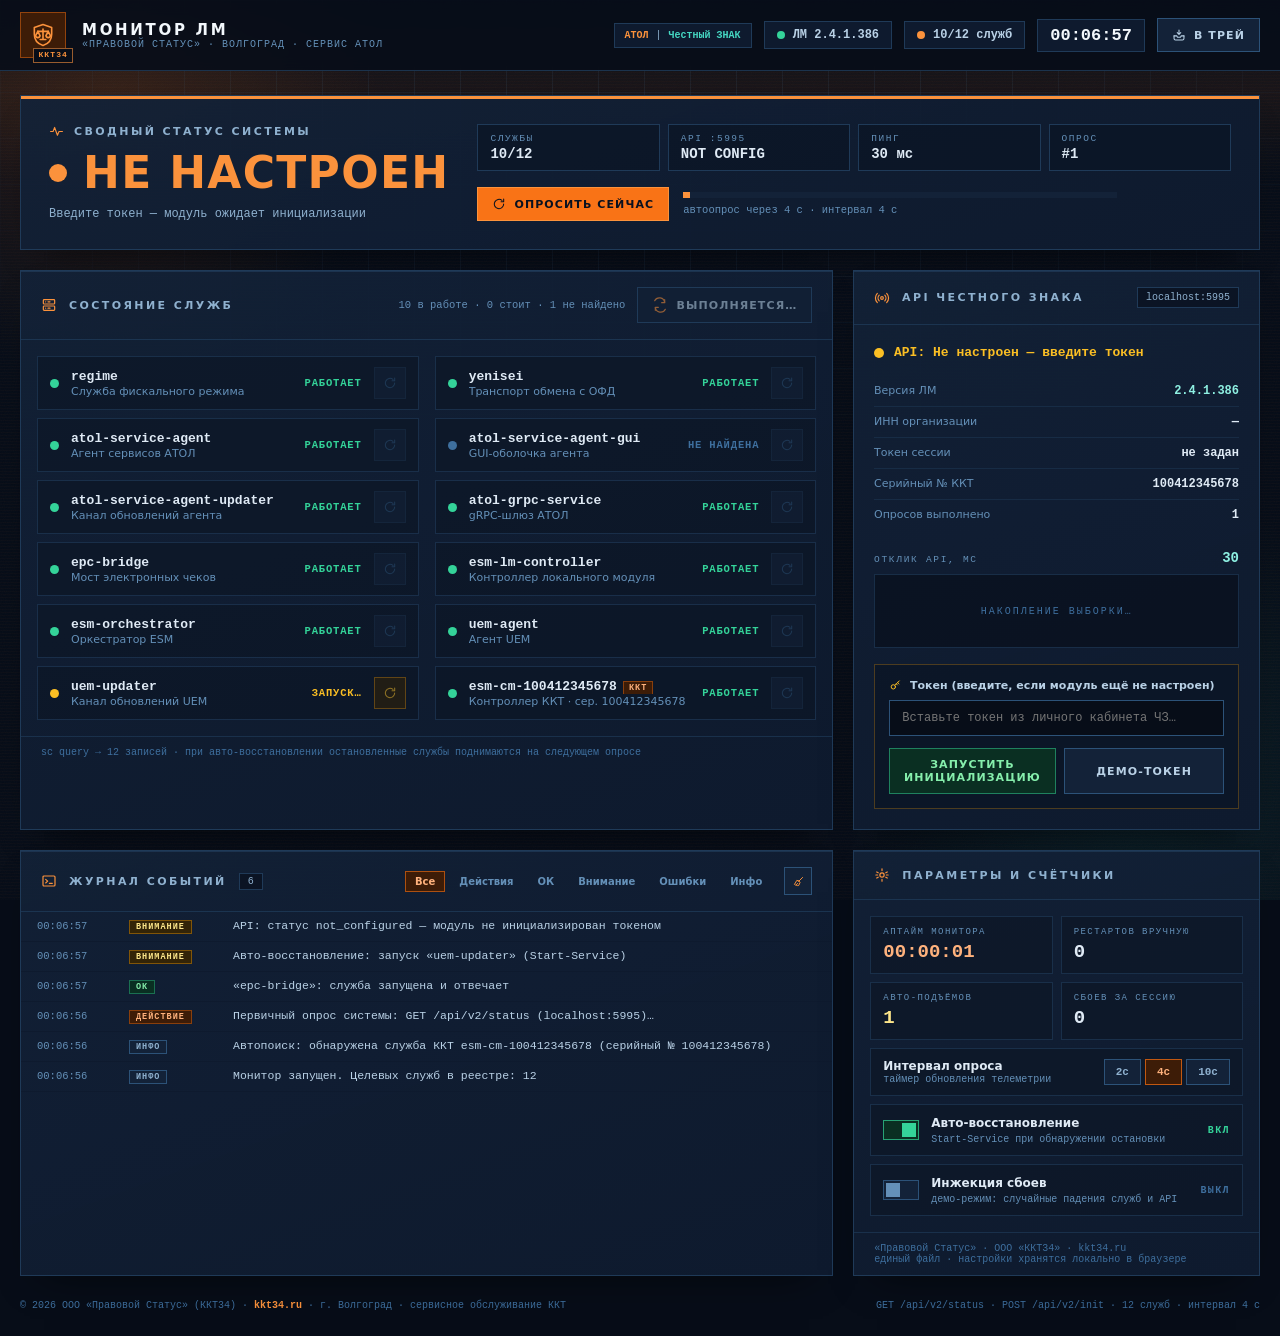
==== public/monitor-kkt34.html @ c207bce1 "task snapshot 0a66ea92-2665-4124-9a32-d5d6a5a84b4e" ====
<!doctype html>
<html lang="ru">
<head>
<meta charset="utf-8">
<meta name="viewport" content="width=device-width, initial-scale=1">
<title>Монитор ЛМ · Правовой Статус (ООО «ККТ34»)</title>
<link rel="icon" href="data:image/svg+xml,%3Csvg xmlns='http://www.w3.org/2000/svg' viewBox='0 0 24 24' fill='none' stroke='%23f97316' stroke-width='1.7' stroke-linecap='round' stroke-linejoin='round'%3E%3Cpath d='M12 2.3 20 5.1v6.2c0 5.2-3.3 8.9-8 10.4-4.7-1.5-8-5.2-8-10.4V5.1L12 2.3Z'/%3E%3Cpath d='M12 6.6v9.6M9.4 16.2h5.2M7.2 8.6h9.6'/%3E%3C/svg%3E">
<style>
  :root{
    --ink-950:#070d18;--ink-900:#0b1424;--ink-850:#0e1a2e;--ink-800:#132238;--ink-750:#172a44;
    --ink-700:#1f3a58;--ink-600:#2c5278;--ink-500:#3e6f9e;--ink-400:#6490b8;--ink-300:#8fb1cf;
    --ink-200:#b9d1e6;--ink-100:#dfeaf5;--ink-50:#f3f8fc;
    --brand-300:#ffb27d;--brand-400:#fb923c;--brand-500:#f97316;--brand-600:#ea580c;--brand-900:#3d1c07;
    --chz-300:#8ef0e2;--chz-400:#45d8c3;--chz-500:#1fb9a8;--chz-900:#07302d;
    --ok:#34d399;--ok-d:#0a2f22;--warn:#fbbf24;--warn-d:#332407;--err:#f87171;--err-d:#331012;
    --font-d:'Bahnschrift','Arial Narrow','Segoe UI',system-ui,sans-serif;
    --font-b:'Segoe UI','Golos Text',system-ui,sans-serif;
    --font-m:'Cascadia Mono','Consolas','Menlo',monospace;
  }
  *{box-sizing:border-box;margin:0;padding:0}
  html,body{height:100%}
  body{background:var(--ink-950);color:var(--ink-100);font-family:var(--font-b);-webkit-font-smoothing:antialiased}
  ::selection{background:rgba(249,115,22,.4);color:var(--ink-50)}
  ::-webkit-scrollbar{width:10px;height:10px}::-webkit-scrollbar-track{background:transparent}
  ::-webkit-scrollbar-thumb{background:var(--ink-700);border-radius:8px;border:2px solid var(--ink-900)}
  button{font-family:inherit;cursor:pointer}
  button:disabled{cursor:not-allowed;opacity:.55}

  /* фоновые слои */
  #bg{position:fixed;inset:0;overflow:hidden;pointer-events:none;z-index:0}
  .glow{position:absolute;border-radius:50%}
  .g1{width:580px;height:580px;top:-180px;left:-180px;background:radial-gradient(circle,rgba(249,115,22,.13),transparent 66%);animation:drift 16s ease-in-out infinite alternate}
  .g2{width:640px;height:640px;right:-180px;bottom:-210px;background:radial-gradient(circle,rgba(31,185,168,.10),transparent 66%);animation:drift 16s ease-in-out -8s infinite alternate}
  @keyframes drift{from{transform:translate(-2%,-1%) scale(1)}to{transform:translate(2%,2%) scale(1.06)}}
  .gridlines{position:absolute;inset:0;background-image:linear-gradient(rgba(62,111,158,.12) 1px,transparent 1px),linear-gradient(90deg,rgba(62,111,158,.12) 1px,transparent 1px);background-size:46px 46px;-webkit-mask-image:radial-gradient(ellipse 90% 70% at 50% 0%,#000 30%,transparent 78%);mask-image:radial-gradient(ellipse 90% 70% at 50% 0%,#000 30%,transparent 78%)}
  .scanlines{position:absolute;inset:0;background:repeating-linear-gradient(to bottom,rgba(249,115,22,.045) 0 1px,transparent 1px 3px);opacity:.5}
  .scanband{position:absolute;left:0;right:0;height:180px;background:linear-gradient(to bottom,transparent,rgba(249,115,22,.07),transparent);animation:band 11s linear infinite}
  @keyframes band{0%{top:-14%}100%{top:114%}}
  .noise{position:absolute;inset:0;opacity:.05;background-image:url("data:image/svg+xml,%3Csvg xmlns='http://www.w3.org/2000/svg' width='140' height='140'%3E%3Cfilter id='n'%3E%3CfeTurbulence type='fractalNoise' baseFrequency='0.9' numOctaves='2'/%3E%3C/filter%3E%3Crect width='100%25' height='100%25' filter='url(%23n)' opacity='0.5'/%3E%3C/svg%3E")}

  #app{position:relative;z-index:1}

  /* шапка */
  header{position:sticky;top:0;z-index:40;border-bottom:1px solid rgba(31,58,88,.85);background:rgba(7,13,24,.88);backdrop-filter:blur(8px)}
  .hwrap{max-width:1480px;margin:0 auto;padding:12px 20px;display:flex;align-items:center;gap:16px;flex-wrap:wrap}
  .logo{position:relative;width:46px;height:46px;display:grid;place-items:center;border:1px solid rgba(249,115,22,.45);background:var(--brand-900);color:var(--brand-400)}
  .logo svg{width:26px;height:26px}
  .logo b{position:absolute;right:-8px;bottom:-6px;border:1px solid rgba(251,146,60,.6);background:var(--ink-950);padding:0 4px;font:700 8px/1.6 var(--font-m);letter-spacing:.14em;color:var(--brand-400)}
  .hname .t1{font-family:var(--font-d);font-weight:700;letter-spacing:.18em;font-size:15px;color:var(--ink-50)}
  .hname .t2{font:500 10px var(--font-m);letter-spacing:.1em;text-transform:uppercase;color:var(--ink-400)}
  .hright{margin-left:auto;display:flex;align-items:center;gap:12px;flex-wrap:wrap}
  .hbadge{display:flex;gap:7px;align-items:center;border:1px solid var(--ink-700);background:var(--ink-850);padding:6px 10px;font:500 10px var(--font-m);color:var(--ink-300)}
  .hbadge .a{color:var(--brand-400);font-weight:700}.hbadge .c{color:var(--chz-400);font-weight:700}
  .hstat{display:flex;gap:8px;align-items:center;border:1px solid var(--ink-700);background:var(--ink-850);padding:6px 12px;font:600 12px var(--font-m);color:var(--ink-200)}
  #clock{border:1px solid var(--ink-700);background:var(--ink-850);padding:6px 12px;font:700 17px var(--font-m);color:var(--ink-50);font-variant-numeric:tabular-nums}
  .btn{display:inline-flex;align-items:center;gap:8px;border:1px solid var(--ink-600);background:var(--ink-800);color:var(--ink-200);padding:9px 14px;font:600 11px var(--font-d);letter-spacing:.1em;text-transform:uppercase;transition:all .18s}
  .btn:hover:not(:disabled){border-color:rgba(249,115,22,.65);color:var(--brand-300);background:var(--ink-750)}
  .btn:active:not(:disabled){transform:scale(.96)}
  .btn svg{width:14px;height:14px}
  .btn-orange{border-color:var(--brand-400);background:var(--brand-500);color:#081120;font-weight:700}
  .btn-orange:hover:not(:disabled){background:var(--brand-400);color:#081120}

  main{max-width:1480px;margin:0 auto;padding:24px 20px;display:flex;flex-direction:column;gap:20px}

  .panel{position:relative;background:linear-gradient(160deg,rgba(19,34,56,.92),var(--ink-850));border:1px solid var(--ink-700);box-shadow:inset 0 1px 0 rgba(62,111,158,.25),0 18px 40px -24px rgba(0,0,0,.75);animation:rise .6s cubic-bezier(.22,1,.36,1) both}
  @keyframes rise{from{opacity:0;transform:translateY(16px)}to{opacity:1;transform:none}}
  .phead{display:flex;align-items:center;gap:12px;flex-wrap:wrap;border-bottom:1px solid rgba(31,58,88,.8);padding:16px 20px}
  .phead svg{width:16px;height:16px;color:var(--brand-400)}
  .ptitle{font-family:var(--font-d);font-size:11px;font-weight:600;letter-spacing:.22em;text-transform:uppercase;color:var(--ink-300)}

  .led{display:inline-block;width:10px;height:10px;border-radius:50%;flex:none;animation:pulse 2.2s ease-in-out infinite}
  @keyframes pulse{0%{box-shadow:0 0 0 0 currentColor}70%{box-shadow:0 0 0 7px transparent}100%{box-shadow:0 0 0 0 transparent}}
  .led.ok{background:var(--ok);color:rgba(52,211,153,.45)}
  .led.warn{background:var(--warn);color:rgba(251,191,36,.45)}
  .led.err{background:var(--err);color:rgba(248,113,113,.5);animation:blink .9s steps(2,start) infinite,pulse 2.2s ease-in-out infinite}
  .led.info{background:var(--brand-400);color:rgba(251,146,60,.45)}
  .led.dim{background:var(--ink-500);color:transparent;animation:none}
  @keyframes blink{50%{opacity:.25}}

  /* вердикт */
  #verdict{overflow:hidden}
  #verdict .topline{position:absolute;inset:0 0 auto 0;height:3px;background:var(--ok)}
  .vwrap{display:flex;gap:28px;padding:28px;flex-wrap:wrap;align-items:flex-end;justify-content:space-between}
  #verdictLabel{font-family:var(--font-d);font-weight:700;font-size:clamp(26px,4vw,44px);line-height:1;letter-spacing:.03em}
  #verdictDetail{margin-top:12px;font:500 12px var(--font-m);color:var(--ink-300)}
  .chips{display:grid;grid-template-columns:repeat(4,minmax(104px,1fr));gap:8px}
  .chip{border:1px solid var(--ink-700);background:rgba(11,20,36,.7);padding:8px 12px}
  .chip .l{font:500 9.5px var(--font-m);letter-spacing:.16em;text-transform:uppercase;color:var(--ink-400)}
  .chip .v{font:700 14px var(--font-m);color:var(--ink-100);font-variant-numeric:tabular-nums;margin-top:2px}
  .pollrow{display:flex;align-items:center;gap:14px;margin-top:16px;max-width:640px}
  .pbar{flex:1;min-width:140px}
  .pbar .track{height:6px;background:var(--ink-800);overflow:hidden;position:relative}
  .pbar .fill{position:absolute;inset:0 auto 0 0;width:0;background:var(--brand-400);transition:width 1s linear}
  .pbar .hint{margin-top:6px;font:500 10.5px var(--font-m);color:var(--ink-400)}

  /* сетки */
  .g-main{display:grid;grid-template-columns:1fr;gap:20px}
  @media(min-width:1180px){.g-main{grid-template-columns:2fr 1fr}}
  .g-main>.wide{grid-column:span 1}
  @media(min-width:1180px){.g-main>.wide{grid-column:span 1}}

  /* службы */
  #svcGrid{display:grid;grid-template-columns:1fr;gap:8px;padding:16px}
  @media(min-width:900px){#svcGrid{grid-template-columns:1fr 1fr;column-gap:16px}}
  .svc{display:flex;align-items:center;gap:12px;border:1px solid rgba(31,58,88,.7);background:rgba(11,20,36,.55);padding:10px 12px;transition:all .18s;animation:rowin .45s cubic-bezier(.22,1,.36,1) both}
  .svc:hover{transform:translateX(4px);border-color:var(--ink-600);background:var(--ink-850)}
  @keyframes rowin{from{opacity:0;transform:translateX(-10px)}to{opacity:1;transform:none}}
  .svc .id{font:700 13px var(--font-m);color:var(--ink-100);white-space:nowrap;overflow:hidden;text-overflow:ellipsis}
  .svc .desc{font-size:11px;color:var(--ink-400);white-space:nowrap;overflow:hidden;text-overflow:ellipsis;margin-top:1px}
  .svc .mid{flex:1;min-width:0}
  .svc .st{font:700 10.5px var(--font-m);letter-spacing:.08em;white-space:nowrap}
  .kkt{border:1px solid rgba(249,115,22,.4);background:var(--brand-900);color:var(--brand-300);font:700 8.5px var(--font-m);letter-spacing:.12em;padding:1px 5px;margin-left:6px;text-transform:uppercase}
  .rbtn{width:32px;height:32px;flex:none;display:grid;place-items:center;border:1px solid var(--ink-600);background:var(--ink-800);color:var(--ink-300);transition:all .15s}
  .rbtn:hover:not(:disabled){border-color:rgba(249,115,22,.65);background:var(--brand-900);color:var(--brand-300)}
  .rbtn:active:not(:disabled){transform:scale(.88)}
  .rbtn:disabled{border-color:rgba(31,58,88,.6);color:var(--ink-600)}
  .rbtn.busy{border-color:rgba(245,158,11,.6);background:var(--warn-d);color:var(--warn)}
  .rbtn svg{width:14px;height:14px}
  .spin{animation:spin 1.1s linear infinite}
  @keyframes spin{to{transform:rotate(360deg)}}
  .pfoot{border-top:1px solid rgba(31,58,88,.7);padding:10px 20px;font:500 10px var(--font-m);color:var(--ink-500)}

  /* api */
  .apibody{padding:20px;display:flex;flex-direction:column;flex:1}
  .arow{display:flex;justify-content:space-between;align-items:baseline;gap:16px;border-bottom:1px solid rgba(31,58,88,.5);padding:8px 0}
  .arow:last-child{border:0}
  .arow .l{font-size:11px;color:var(--ink-400)}
  .arow .v{font:700 12px var(--font-m);color:var(--ink-100);font-variant-numeric:tabular-nums;text-align:right}
  .arow .v.acc{color:var(--chz-300)}
  .sparkbox{border:1px solid rgba(31,58,88,.7);background:rgba(7,13,24,.6);padding:8px;margin-top:8px}
  .sparkbox svg{display:block;width:100%;height:56px}
  .tokform{margin-top:16px;border:1px solid rgba(245,158,11,.28);background:rgba(11,20,36,.7);padding:14px}
  .tokform label{display:flex;gap:8px;align-items:center;font:600 11px var(--font-b);color:var(--ink-200);margin-bottom:8px}
  .tokform label svg{width:13px;height:13px;color:var(--warn)}
  .tokform input{width:100%;border:1px solid var(--ink-600);background:var(--ink-950);color:var(--ink-100);padding:10px 12px;font:500 12px var(--font-m)}
  .tokform input:focus{outline:2px solid rgba(249,115,22,.6);outline-offset:1px}
  .tokform .err{margin-top:8px;font:600 10.5px var(--font-m);color:var(--err)}
  .tokbtns{display:flex;gap:8px;margin-top:12px}
  .tokbtns .btn{flex:1;justify-content:center}
  .cfgcard{margin-top:16px;display:flex;align-items:center;gap:12px;border:1px solid rgba(52,211,153,.28);background:rgba(11,20,36,.7);padding:12px 14px;animation:rowin .4s both}
  .cfgcard .t{font:700 11px var(--font-m);color:var(--ok)}
  .cfgcard .s{font:500 10px var(--font-m);color:var(--ink-400);margin-top:2px}
  .cfgcard .btn{margin-left:auto;padding:6px 10px;font-size:10px;border-color:rgba(239,68,68,.4);color:var(--err-300,#fca5a5)}
  .cfgcard .btn:hover{border-color:var(--err);background:var(--err-d);color:#fca5a5}

  /* журнал */
  #logList{max-height:300px;overflow-y:auto}
  .lrow{display:grid;grid-template-columns:80px 92px 1fr;gap:12px;align-items:baseline;border-bottom:1px solid rgba(14,26,46,.8);padding:7px 16px;transition:background .15s}
  .lrow:hover{background:rgba(14,26,46,.7)}
  .lrow .ts{font:500 10.5px var(--font-m);color:var(--ink-400);font-variant-numeric:tabular-nums}
  .lrow .tag{justify-self:start;border:1px solid;padding:1px 6px;font:700 8.5px var(--font-m);letter-spacing:.12em;text-align:center}
  .lrow .msg{font:500 11.5px var(--font-m);color:var(--ink-200);white-space:nowrap;overflow:hidden;text-overflow:ellipsis}
  .tag.action{border-color:rgba(249,115,22,.4);background:var(--brand-900);color:var(--brand-300)}
  .tag.ok{border-color:rgba(52,211,153,.4);background:var(--ok-d);color:#86efac}
  .tag.warn{border-color:rgba(245,158,11,.4);background:var(--warn-d);color:#fde68a}
  .tag.error{border-color:rgba(239,68,68,.4);background:var(--err-d);color:#fca5a5}
  .tag.info{border-color:var(--ink-600);background:var(--ink-800);color:var(--ink-300)}
  .fbtn{border:1px solid transparent;background:transparent;color:var(--ink-400);padding:4px 9px;font:600 10px var(--font-b);transition:all .15s}
  .fbtn:hover{border-color:var(--ink-600);color:var(--ink-200)}
  .fbtn.on{border-color:rgba(249,115,22,.6);background:var(--brand-900);color:var(--brand-300)}
  .ibtn{width:28px;height:28px;display:grid;place-items:center;border:1px solid var(--ink-600);background:var(--ink-800);color:var(--ink-300);transition:all .15s}
  .ibtn:hover{border-color:rgba(239,68,68,.5);color:#fca5a5}
  .ibtn svg{width:13px;height:13px}

  /* параметры */
  .opsbody{padding:16px;display:flex;flex-direction:column;gap:8px;flex:1}
  .statgrid{display:grid;grid-template-columns:1fr 1fr;gap:8px}
  .stat{border:1px solid rgba(31,58,88,.7);background:rgba(11,20,36,.55);padding:10px 12px}
  .stat .l{font:500 9px var(--font-m);letter-spacing:.16em;text-transform:uppercase;color:var(--ink-400)}
  .stat .v{margin-top:4px;font:700 19px var(--font-m);color:var(--ink-100);font-variant-numeric:tabular-nums}
  .orow{display:flex;align-items:center;gap:12px;border:1px solid rgba(31,58,88,.7);background:rgba(11,20,36,.55);padding:10px 12px;text-align:left;width:100%;transition:background .15s}
  button.orow:hover{background:var(--ink-850)}
  .orow .t{font:600 12px var(--font-b);color:var(--ink-100)}
  .orow .h{font:500 10px var(--font-m);color:var(--ink-400);margin-top:1px}
  .orow .stx{margin-left:auto;font:700 10px var(--font-m);letter-spacing:.14em}
  .sw{position:relative;width:36px;height:20px;flex:none;border:1px solid var(--ink-600);background:var(--ink-800);transition:all .2s}
  .sw i{position:absolute;top:2px;left:2px;width:14px;height:14px;background:var(--ink-400);transition:all .2s}
  .sw.on{border-color:rgba(52,211,153,.7);background:var(--ok-d)}
  .sw.on i{left:18px;background:var(--ok)}
  .sw.on.danger{border-color:rgba(245,158,11,.7);background:var(--warn-d)}
  .sw.on.danger i{background:var(--warn)}
  .ivrow{display:flex;align-items:center;gap:12px;border:1px solid rgba(31,58,88,.7);background:rgba(11,20,36,.55);padding:10px 12px}
  .ivbtn{border:1px solid var(--ink-600);background:var(--ink-800);color:var(--ink-300);padding:6px 11px;font:700 11px var(--font-m);transition:all .15s}
  .ivbtn:hover{border-color:var(--ink-500);color:var(--ink-100)}
  .ivbtn.on{border-color:rgba(249,115,22,.7);background:var(--brand-900);color:var(--brand-300)}

  /* трей и тосты */
  #tray{position:fixed;right:20px;bottom:20px;z-index:60;display:none;align-items:center;gap:14px;border:1px solid var(--ink-600);background:rgba(14,26,46,.96);padding:12px 20px 12px 16px;box-shadow:0 20px 50px -16px rgba(0,0,0,.85);cursor:pointer;animation:toastin .35s cubic-bezier(.22,1,.36,1) both}
  #tray:hover{border-color:rgba(249,115,22,.6);background:var(--ink-800)}
  #tray .t1{font-family:var(--font-d);font-size:11px;font-weight:600;letter-spacing:.16em;color:var(--ink-50)}
  #tray .t2{font:500 10px var(--font-m);color:var(--ink-300);margin-top:2px;font-variant-numeric:tabular-nums}
  #tray svg{width:16px;height:16px;color:var(--brand-400)}
  #toasts{position:fixed;left:20px;bottom:20px;z-index:70;display:flex;flex-direction:column;gap:8px;width:min(360px,calc(100vw - 40px))}
  .toast{display:flex;gap:10px;align-items:flex-start;border:1px solid;background:rgba(14,26,46,.96);padding:12px 14px;cursor:pointer;animation:toastin .35s cubic-bezier(.22,1,.36,1) both;box-shadow:0 16px 40px -16px rgba(0,0,0,.8)}
  @keyframes toastin{from{opacity:0;transform:translateY(14px) scale(.96)}to{opacity:1;transform:none}}
  .toast svg{width:15px;height:15px;flex:none;margin-top:1px}
  .toast .m{font:500 11.5px var(--font-m);color:var(--ink-100);line-height:1.45}
  .toast.ok{border-color:rgba(52,211,153,.5)}.toast.ok svg{color:var(--ok)}
  .toast.warn{border-color:rgba(245,158,11,.5)}.toast.warn svg{color:var(--warn)}
  .toast.err{border-color:rgba(239,68,68,.5)}.toast.err svg{color:var(--err)}
  .toast.info{border-color:rgba(249,115,22,.5)}.toast.info svg{color:var(--brand-400)}

  footer{max-width:1480px;margin:0 auto;padding:0 20px 24px;display:flex;justify-content:space-between;gap:8px;flex-wrap:wrap;font:500 10px var(--font-m);color:var(--ink-500)}
  footer b{color:var(--brand-400);font-weight:600}
</style>
</head>
<body>

<div id="bg">
  <div class="glow g1"></div><div class="glow g2"></div>
  <div class="gridlines"></div><div class="scanband"></div><div class="scanlines"></div><div class="noise"></div>
</div>

<div id="app">
  <header>
    <div class="hwrap">
      <div class="logo">
        <svg viewBox="0 0 24 24" fill="none" stroke="currentColor" stroke-width="1.5" stroke-linecap="round" stroke-linejoin="round"><path d="M12 2.3 20 5.1v6.2c0 5.2-3.3 8.9-8 10.4-4.7-1.5-8-5.2-8-10.4V5.1L12 2.3Z"/><path d="M12 6.6v9.6M9.4 16.2h5.2M7.2 8.6h9.6"/><path d="m7.2 8.6-1.9 3.7M7.2 8.6l1.9 3.7M5.1 12.3a2.1 2.1 0 0 0 4.2 0"/><path d="m16.8 8.6-1.9 3.7M16.8 8.6l1.9 3.7M14.7 12.3a2.1 2.1 0 0 0 4.2 0"/></svg>
        <b>ККТ34</b>
      </div>
      <div class="hname">
        <div class="t1">МОНИТОР ЛМ</div>
        <div class="t2">«Правовой Статус» · Волгоград · сервис АТОЛ</div>
      </div>
      <div class="hright">
        <div class="hbadge"><span class="a">АТОЛ</span> | <span class="c">Честный ЗНАК</span></div>
        <div class="hstat"><span class="led ok" id="apiLed" style="width:8px;height:8px"></span><span id="apiChip">ЛМ —</span></div>
        <div class="hstat"><span class="led info" style="width:8px;height:8px"></span><span id="svcChip">—</span></div>
        <div id="clock">--:--:--</div>
        <button class="btn" id="trayBtn" title="Свернуть в трей">
          <svg viewBox="0 0 24 24" fill="none" stroke="currentColor" stroke-width="1.8" stroke-linecap="round" stroke-linejoin="round"><path d="M3.5 13.5v4.5A2.5 2.5 0 0 0 6 20.5h12a2.5 2.5 0 0 0 2.5-2.5v-4.5"/><path d="M3.5 13.5h4.6l1.4 2.3h5l1.4-2.3h4.6"/><path d="M12 3.5v7M9 8l3 3 3-3"/></svg>
          В трей
        </button>
      </div>
    </div>
  </header>

  <main>
    <section class="panel" id="verdict" style="animation-delay:.05s">
      <div class="topline" id="verdictTop"></div>
      <div class="vwrap">
        <div style="min-width:0">
          <div style="display:flex;align-items:center;gap:10px;margin-bottom:12px">
            <svg width="15" height="15" viewBox="0 0 24 24" fill="none" stroke="currentColor" stroke-width="1.8" stroke-linecap="round" stroke-linejoin="round" id="verdictIcon" style="color:var(--ok)"><path d="M2.5 12h4l2.5-6.5L13.5 18l2.5-6h5.5"/></svg>
            <span class="ptitle">Сводный статус системы</span>
          </div>
          <div style="display:flex;align-items:center;gap:16px">
            <span class="led ok" id="verdictLed" style="width:18px;height:18px"></span>
            <h1 id="verdictLabel" style="color:var(--ok)">ОПРОС…</h1>
          </div>
          <p id="verdictDetail">установление связи с локальным модулем…</p>
        </div>
        <div style="flex:1;min-width:300px">
          <div class="chips">
            <div class="chip"><div class="l">Службы</div><div class="v" id="chipSvcs">—</div></div>
            <div class="chip"><div class="l">API :5995</div><div class="v" id="chipApi">—</div></div>
            <div class="chip"><div class="l">Пинг</div><div class="v" id="chipPing">—</div></div>
            <div class="chip"><div class="l">Опрос</div><div class="v" id="chipPolls">—</div></div>
          </div>
          <div class="pollrow">
            <button class="btn btn-orange" id="pollBtn">
              <svg viewBox="0 0 24 24" fill="none" stroke="currentColor" stroke-width="1.8" stroke-linecap="round" stroke-linejoin="round"><path d="M20 12a8 8 0 1 1-2.9-6.2"/><path d="M20 3.5V8h-4.5"/></svg>
              Опросить сейчас
            </button>
            <div class="pbar">
              <div class="track"><div class="fill" id="pollFill"></div></div>
              <div class="hint" id="pollHint">ожидание первого опроса…</div>
            </div>
          </div>
        </div>
      </div>
    </section>

    <div class="g-main">
      <section class="panel wide" style="animation-delay:.14s;display:flex;flex-direction:column">
        <div class="phead">
          <svg viewBox="0 0 24 24" fill="none" stroke="currentColor" stroke-width="1.8" stroke-linecap="round" stroke-linejoin="round"><rect x="3.5" y="4" width="17" height="6.5" rx="1.2"/><rect x="3.5" y="13.5" width="17" height="6.5" rx="1.2"/><path d="M7 7.2h.01M7 16.8h.01M10.5 7.2h3M10.5 16.8h3"/></svg>
          <span class="ptitle">Состояние служб</span>
          <span id="svcCount" style="margin-left:auto;font:500 10.5px var(--font-m);color:var(--ink-400)"></span>
          <button class="btn" id="restartAllBtn">
            <svg viewBox="0 0 24 24" fill="none" stroke="currentColor" stroke-width="1.8" stroke-linecap="round" stroke-linejoin="round"><path d="M4 5.5A8 8 0 0 1 19 8.2"/><path d="M19 4v4.5h-4.5"/><path d="M20 18.5A8 8 0 0 1 5 15.8"/><path d="M5 20v-4.5h4.5"/></svg>
            <span id="raLabel">Рестарт всех</span>
          </button>
        </div>
        <div id="svcGrid"></div>
        <div class="pfoot" id="svcFoot"></div>
      </section>

      <section class="panel" style="animation-delay:.22s;display:flex;flex-direction:column">
        <div class="phead">
          <svg viewBox="0 0 24 24" fill="none" stroke="currentColor" stroke-width="1.8" stroke-linecap="round" stroke-linejoin="round"><circle cx="12" cy="12" r="2"/><path d="M7.8 16.2a6 6 0 0 1 0-8.4M16.2 7.8a6 6 0 0 1 0 8.4"/><path d="M5 19a10 10 0 0 1 0-14M19 5a10 10 0 0 1 0 14"/></svg>
          <span class="ptitle">API Честного ЗНАКа</span>
          <span style="margin-left:auto;border:1px solid var(--ink-700);background:var(--ink-900);padding:4px 8px;font:500 10px var(--font-m);color:var(--ink-300)">localhost:5995</span>
        </div>
        <div class="apibody" id="apiBody"></div>
      </section>
    </div>

    <div class="g-main">
      <section class="panel wide" style="animation-delay:.3s;display:flex;flex-direction:column">
        <div class="phead">
          <svg viewBox="0 0 24 24" fill="none" stroke="currentColor" stroke-width="1.8" stroke-linecap="round" stroke-linejoin="round"><rect x="3" y="4.5" width="18" height="15" rx="1.5"/><path d="m7 9.5 3 2.7-3 2.7M12.5 15.5H17"/></svg>
          <span class="ptitle">Журнал событий</span>
          <span id="logCount" style="border:1px solid var(--ink-700);background:var(--ink-900);padding:2px 8px;font:500 10px var(--font-m);color:var(--ink-300)"></span>
          <div style="margin-left:auto;display:flex;gap:4px;align-items:center;flex-wrap:wrap" id="logFilters"></div>
          <button class="ibtn" id="clearLogBtn" title="Очистить журнал">
            <svg viewBox="0 0 24 24" fill="none" stroke="currentColor" stroke-width="1.8" stroke-linecap="round" stroke-linejoin="round"><path d="m19.5 4.5-6.8 6.8"/><path d="M12.7 11.3 9 9.8 4.5 17.4c2.3 1.9 5.1 2.6 7.9 1.9l2.4-5.5-2.1-2.5Z"/><path d="M10.5 15.5 8 18"/></svg>
          </button>
        </div>
        <div id="logList"></div>
      </section>

      <section class="panel" style="animation-delay:.38s;display:flex;flex-direction:column">
        <div class="phead">
          <svg viewBox="0 0 24 24" fill="none" stroke="currentColor" stroke-width="1.8" stroke-linecap="round" stroke-linejoin="round"><circle cx="12" cy="12" r="3.2"/><path d="M12 2.8v2.6M12 18.6v2.6M4.1 7.4l2.2 1.3M17.7 15.3l2.2 1.3M2.8 12h2.6M18.6 12h2.6M4.1 16.6l2.2-1.3M17.7 8.7l2.2-1.3"/></svg>
          <span class="ptitle">Параметры и счётчики</span>
        </div>
        <div class="opsbody" id="opsBody"></div>
        <div class="pfoot">«Правовой Статус» · ООО «ККТ34» · kkt34.ru<br>единый файл · настройки хранятся локально в браузере</div>
      </section>
    </div>
  </main>

  <footer>
    <span id="footL"></span>
    <span id="footR"></span>
  </footer>
</div>

<button id="tray">
  <span class="led info" id="trayLed"></span>
  <span><span class="t1">МОНИТОР ЛМ · ФОН</span><br><span class="t2" id="trayInfo">—</span></span>
  <svg viewBox="0 0 24 24" fill="none" stroke="currentColor" stroke-width="1.8" stroke-linecap="round" stroke-linejoin="round"><path d="M3.5 13.5v4.5A2.5 2.5 0 0 0 6 20.5h12a2.5 2.5 0 0 0 2.5-2.5v-4.5"/><path d="M3.5 13.5h4.6l1.4 2.3h5l1.4-2.3h4.6"/><path d="M12 10.5v-7M9 6l3-3 3 3"/></svg>
</button>

<div id="toasts"></div>

<script>
"use strict";
/* ============ Монитор ЛМ · Правовой Статус (ООО «ККТ34») · автономный инструмент ============ */
var LS_KEY = "kkt34mon.settings", LS_TOK = "kkt34mon.token";
var KKT = "100412345678", API_VER = "2.4.1.386", INN = "7724490000";
var DEMO_TOKEN = "CHZ-DEMO-7F3K9Q2M5V8X1B4N6T0Y3R5E7W9A1S2D4F6G8H0J";
var STATUS = {
  running:{t:"РАБОТАЕТ", c:"var(--ok)", cls:"ok"},
  stopped:{t:"ОСТАНОВЛЕНА", c:"var(--err)", cls:"err"},
  starting:{t:"ЗАПУСК…", c:"var(--warn)", cls:"warn"},
  stopping:{t:"ОСТАНОВ…", c:"var(--warn)", cls:"warn"},
  not_found:{t:"НЕ НАЙДЕНА", c:"var(--ink-500)", cls:"dim"}
};
var S = {
  services:[
    {id:"regime",desc:"Служба фискального режима",st:"running"},
    {id:"yenisei",desc:"Транспорт обмена с ОФД",st:"running"},
    {id:"atol-service-agent",desc:"Агент сервисов АТОЛ",st:"running"},
    {id:"atol-service-agent-gui",desc:"GUI-оболочка агента",st:"not_found"},
    {id:"atol-service-agent-updater",desc:"Канал обновлений агента",st:"running"},
    {id:"atol-grpc-service",desc:"gRPC-шлюз АТОЛ",st:"running"},
    {id:"epc-bridge",desc:"Мост электронных чеков",st:"starting"},
    {id:"esm-lm-controller",desc:"Контроллер локального модуля",st:"running"},
    {id:"esm-orchestrator",desc:"Оркестратор ESM",st:"running"},
    {id:"uem-agent",desc:"Агент UEM",st:"running"},
    {id:"uem-updater",desc:"Канал обновлений UEM",st:"stopped"},
    {id:"esm-cm-"+KKT,desc:"Контроллер ККТ · сер. "+KKT,st:"running",kkt:true}
  ],
  configured:false, tokenTail:null, api:"probing", ping:[], lastPoll:null,
  interval:4000, autoHeal:true, injectFaults:false,
  logs:[], logSeq:0, filter:"all",
  totals:{restarts:0,autoStarts:0,polls:0,failures:0},
  startTs:Date.now()
};
var $ = function(s){ return document.querySelector(s); };
function fmtClock(t){ return new Date(t).toLocaleTimeString("ru-RU",{hour12:false}); }
function fmtUp(ms){ var s=Math.floor(ms/1000); var h=String(Math.floor(s/3600)).padStart(2,"0"); var m=String(Math.floor(s%3600/60)).padStart(2,"0"); var ss=String(s%60).padStart(2,"0"); return h+":"+m+":"+ss; }

/* ---- настройки из localStorage ---- */
try{
  var saved = JSON.parse(localStorage.getItem(LS_KEY)||"null");
  if(saved){ if(saved.interval)S.interval=saved.interval; if(typeof saved.autoHeal==="boolean")S.autoHeal=saved.autoHeal; if(typeof saved.injectFaults==="boolean")S.injectFaults=saved.injectFaults; }
  var tok = JSON.parse(localStorage.getItem(LS_TOK)||"null");
  if(tok && tok.configured){ S.configured=true; S.tokenTail=tok.tail||null; }
}catch(e){}
function saveSettings(){ try{ localStorage.setItem(LS_KEY, JSON.stringify({interval:S.interval,autoHeal:S.autoHeal,injectFaults:S.injectFaults})); }catch(e){} }
function saveToken(){ try{ localStorage.setItem(LS_TOK, JSON.stringify({configured:S.configured,tail:S.tokenTail})); }catch(e){} }

/* ---- журнал ---- */
function log(level,msg){
  S.logs.unshift({id:++S.logSeq, ts:Date.now(), level:level, msg:msg});
  if(S.logs.length>220)S.logs.length=220;
  renderLog();
}

/* ---- тосты ---- */
var ICONS = {
  ok:'<svg viewBox="0 0 24 24" fill="none" stroke="currentColor" stroke-width="1.8" stroke-linecap="round" stroke-linejoin="round"><circle cx="12" cy="12" r="8.5"/><path d="m8.2 12.3 2.6 2.7 5-5.4"/></svg>',
  warn:'<svg viewBox="0 0 24 24" fill="none" stroke="currentColor" stroke-width="1.8" stroke-linecap="round" stroke-linejoin="round"><path d="M12 3.6 21.5 20h-19L12 3.6Z"/><path d="M12 9.5v4.5M12 17.2h.01"/></svg>',
  err:'<svg viewBox="0 0 24 24" fill="none" stroke="currentColor" stroke-width="1.8" stroke-linecap="round" stroke-linejoin="round"><circle cx="12" cy="12" r="8.5"/><path d="m9.2 9.2 5.6 5.6M14.8 9.2l-5.6 5.6"/></svg>',
  info:'<svg viewBox="0 0 24 24" fill="none" stroke="currentColor" stroke-width="1.8" stroke-linecap="round" stroke-linejoin="round"><circle cx="12" cy="12" r="8.5"/><path d="M12 11v5M12 8h.01"/></svg>'
};
function toast(tone,msg){
  var d=document.createElement("div");
  d.className="toast "+tone;
  d.innerHTML=ICONS[tone]+'<span class="m"></span>';
  d.querySelector(".m").textContent=msg;
  d.onclick=function(){ d.remove(); };
  $("#toasts").appendChild(d);
  setTimeout(function(){ if(d.parentNode)d.remove(); },4400);
}

/* ---- движок опроса ---- */
function poll(){
  S.totals.polls++;
  var stopped0={};
  S.services.forEach(function(s){ if(s.st==="stopped")stopped0[s.id]=1; });

  S.services.forEach(function(s){
    if(s.st==="starting"){ log("ok","«"+s.id+"»: служба запущена и отвечает"); s.st="running"; }
  });

  if(S.injectFaults && Math.random()<0.18){
    var victims=S.services.filter(function(s){return s.st==="running" && !s.kkt;});
    if(victims.length){
      var v=victims[Math.floor(Math.random()*victims.length)];
      v.st="stopped"; S.totals.failures++;
      log("error","Сбой: «"+v.id+"» неожиданно остановлена (код -1073741819)");
    }
  }
  if(S.autoHeal){
    S.services.forEach(function(s){
      if(s.st==="stopped" && stopped0[s.id]){
        log("warn","Авто-восстановление: запуск «"+s.id+"» (Start-Service)");
        s.st="starting"; S.totals.autoStarts++;
      }
    });
  }

  if(S.api==="probing"){
    S.api=S.configured?"ready":"not_configured";
    log(S.api==="ready"?"ok":"warn", S.api==="ready" ? "API готов к работе. ИНН "+INN : "API: статус not_configured — модуль не инициализирован токеном");
  } else if(S.api==="unreachable"){
    if(Math.random()<0.55){ S.api=S.configured?"ready":"not_configured"; log("ok","Связь с API восстановлена (localhost:5995)"); }
    else if(S.totals.polls%2===0){ log("warn","API: порт 5995 не отвечает — повторная попытка…"); }
  } else if(S.injectFaults && Math.random()<0.07){
    S.api="unreachable";
    log("error","Потеря связи с API: http://localhost:5995 (таймаут 5000 мс)");
  }

  if(S.api==="ready"||S.api==="not_configured"){
    S.ping.push(Math.round(8+Math.random()*30));
    if(S.ping.length>42)S.ping.shift();
  }
  S.lastPoll=Date.now();
  renderAll();
  schedulePoll();
}
var pollTimer=null;
function schedulePoll(){
  if(pollTimer)clearTimeout(pollTimer);
  pollTimer=setTimeout(poll,S.interval);
}

/* ---- рестарты ---- */
function busyAny(){ return S.services.some(function(s){return s.st==="stopping"||s.st==="starting";}); }
function restartOne(id,delay){
  delay=delay||0;
  setTimeout(function(){
    var s=S.services.find(function(x){return x.id===id;});
    if(!s||s.st==="not_found")return;
    s.st="stopping"; S.totals.restarts++;
    log("action","Перезапуск «"+id+"»: Stop-Service -Force…");
    renderAll();
  },delay);
  setTimeout(function(){
    var s=S.services.find(function(x){return x.id===id;});
    if(!s)return;
    s.st="starting"; log("action","«"+id+"»: Start-Service (ожидание поднятия)…"); renderAll();
  },delay+1100);
  setTimeout(function(){
    var s=S.services.find(function(x){return x.id===id;});
    if(!s)return;
    s.st="running"; log("ok","«"+id+"»: служба работает, статус Running");
    toast("ok","Служба «"+id+"» перезапущена и отвечает"); renderAll();
  },delay+2400);
}
$("#svcGrid").addEventListener("click",function(e){
  var b=e.target.closest("button[data-r]");
  if(!b||b.disabled)return;
  restartOne(b.getAttribute("data-r"),0);
});
$("#restartAllBtn").addEventListener("click",function(){
  if(busyAny())return;
  var list=S.services.filter(function(s){return s.st==="running"||s.st==="stopped";});
  list.forEach(function(s,i){ restartOne(s.id,i*170); });
  toast("info","Массовый перезапуск: "+list.length+" служб в очереди");
});

/* ---- инициализация токеном ---- */
$("#apiBody").addEventListener("submit",function(e){
  if(e.target.id!=="tokForm")return;
  e.preventDefault();
  var inp=$("#tokInput"), err=$("#tokErr");
  var v=(inp.value||"").trim();
  if(v.length<24){ err.textContent="⚠ Токен слишком короткий — минимум 24 символа"; toast("err","Токен пуст или некорректен. Инициализация отклонена."); return; }
  err.textContent="";
  var btn=$("#tokSubmit"); btn.disabled=true; btn.textContent="Инициализация…";
  log("action","POST /api/v2/init — передача токена в локальный модуль…");
  S.api="probing"; renderApi(); renderVerdict();
  setTimeout(function(){
    S.configured=true; S.tokenTail=v.slice(-4).toUpperCase(); S.api="ready";
    saveToken();
    log("ok","Инициализация выполнена: API ready, ИНН "+INN+", токен …"+S.tokenTail+" принят");
    toast("ok","Инициализация выполнена: модуль ЧЗ готов к работе");
    renderAll();
  },1500);
});
$("#apiBody").addEventListener("click",function(e){
  if(e.target.id==="demoTok"){ var i=$("#tokInput"); if(i)i.value=DEMO_TOKEN; }
  if(e.target.id==="resetCfg"){
    S.configured=false; S.tokenTail=null; S.api="not_configured"; saveToken();
    log("warn","Конфигурация ЛМ сброшена — требуется повторная инициализация");
    toast("warn","Конфигурация ЛМ сброшена — введите токен заново");
    renderAll();
  }
});

/* ---- параметры ---- */
$("#opsBody").addEventListener("click",function(e){
  var iv=e.target.closest("button[data-iv]");
  if(iv){ S.interval=parseInt(iv.getAttribute("data-iv"),10)*1000; saveSettings(); log("info","Интервал опроса изменён: "+S.interval/1000+" с"); schedulePoll(); renderOps(); renderVerdict(); return; }
  if(e.target.closest("#healBtn")){ S.autoHeal=!S.autoHeal; saveSettings(); log("info","Авто-восстановление остановленных служб: "+(S.autoHeal?"ВКЛ":"ВЫКЛ")); renderOps(); return; }
  if(e.target.closest("#faultBtn")){ S.injectFaults=!S.injectFaults; saveSettings(); log(S.injectFaults?"warn":"info","Инжекция сбоев (демо): "+(S.injectFaults?"ВКЛ — возможны падения служб":"ВЫКЛ")); renderOps(); return; }
});

/* ---- журнал: фильтры ---- */
var FILTERS=[["all","Все"],["action","Действия"],["ok","ОК"],["warn","Внимание"],["error","Ошибки"],["info","Инфо"]];
$("#logFilters").addEventListener("click",function(e){
  var b=e.target.closest("button[data-f]");
  if(!b)return;
  S.filter=b.getAttribute("data-f");
  renderLog(); renderFilters();
});
$("#clearLogBtn").addEventListener("click",function(){
  S.logs=[{id:++S.logSeq,ts:Date.now(),level:"info",msg:"Журнал событий очищен оператором"}];
  renderLog();
});

/* ---- трей ---- */
$("#trayBtn").addEventListener("click",function(){
  $("#app").style.display="none"; $("#tray").style.display="flex";
  toast("info","Монитор свёрнут в трей. Программа работает в фоновом режиме.");
});
$("#tray").addEventListener("click",function(){
  $("#app").style.display=""; $("#tray").style.display="none";
  toast("ok","Монитор развёрнут");
});
$("#pollBtn").addEventListener("click",function(){ if(pollTimer)clearTimeout(pollTimer); poll(); });

/* ================= рендер ================= */
function verdict(){
  var apiDown=S.lastPoll!==null && S.api==="unreachable";
  var bad=S.services.filter(function(s){return s.st==="stopped"||s.st==="stopping";});
  var warm=S.services.some(function(s){return s.st==="starting";}) || S.api==="probing";
  if(apiDown)return{label:"АВАРИЯ СВЯЗИ",cls:"err",c:"var(--err)",detail:"API на порту 5995 недоступно — касса вне контура ЧЗ"};
  if(bad.length)return{label:"ДЕГРАДАЦИЯ",cls:"warn",c:"var(--warn)",detail:"Вне штатного режима: "+bad.map(function(b){return b.id;}).join(", ")};
  if(!S.configured)return{label:"НЕ НАСТРОЕН",cls:"info",c:"var(--brand-400)",detail:"Введите токен — модуль ожидает инициализации"};
  if(warm)return{label:"ПЕРЕХОДНЫЙ РЕЖИМ",cls:"info",c:"var(--brand-400)",detail:"Идёт запуск компонентов, идёт опрос API…"};
  return{label:"ШТАТНЫЙ РЕЖИМ",cls:"ok",c:"var(--ok)",detail:"Все службы в норме · API готов к работе"};
}
function renderVerdict(){
  var v=verdict();
  var lb=$("#verdictLabel"); lb.textContent=v.label; lb.style.color=v.c;
  $("#verdictDetail").textContent=v.detail;
  $("#verdictTop").style.background=v.c;
  var led=$("#verdictLed"); led.className="led "+v.cls;
  $("#verdictIcon").style.color=v.c;
  var tled=$("#trayLed"); tled.className="led "+v.cls;
  var ok=S.services.filter(function(s){return s.st==="running";}).length;
  $("#svcChip").textContent=ok+"/"+S.services.length+" служб";
  var apiLbl=S.api==="ready"?"READY":S.api==="not_configured"?"NOT CONFIG":S.api==="probing"?"PROBING":"OFFLINE";
  $("#chipApi").textContent=apiLbl;
  $("#chipSvcs").textContent=ok+"/"+S.services.length;
  $("#chipPing").textContent=S.ping.length?S.ping[S.ping.length-1]+" мс":"—";
  $("#chipPolls").textContent=S.totals.polls?"#"+S.totals.polls:"…";
  var aled=$("#apiLed"); aled.className="led "+((S.api==="ready"||S.api==="not_configured")?"ok":"err");
  $("#apiChip").textContent="ЛМ "+((S.api==="ready"||S.api==="not_configured")?API_VER:"нет связи");
  $("#trayInfo").textContent=ok+"/"+S.services.length+" служб · "+fmtClock(Date.now());
}
function renderServices(){
  var busy=busyAny();
  var html="";
  S.services.forEach(function(s,i){
    var m=STATUS[s.st];
    var trans=s.st==="starting"||s.st==="stopping";
    var dead=s.st==="not_found";
    html+='<div class="svc" style="animation-delay:'+(i*40)+'ms">'
      +'<span class="led '+m.cls+'" style="width:9px;height:9px"></span>'
      +'<div class="mid"><div class="id">'+s.id+(s.kkt?'<span class="kkt">ККТ</span>':'')+'</div><div class="desc">'+s.desc+'</div></div>'
      +'<span class="st" style="color:'+m.c+'">'+m.t+'</span>'
      +'<button class="rbtn'+(trans?" busy":"")+'" data-r="'+s.id+'" '+(dead||busy?"disabled":"")+' title="'+(dead?"Служба не установлена":"Рестарт: "+s.id)+'">'
      +'<svg class="'+(trans?"spin":"")+'" viewBox="0 0 24 24" fill="none" stroke="currentColor" stroke-width="1.8" stroke-linecap="round" stroke-linejoin="round"><path d="M20 12a8 8 0 1 1-2.9-6.2"/><path d="M20 3.5V8h-4.5"/></svg></button></div>';
  });
  $("#svcGrid").innerHTML=html;
  var ok=S.services.filter(function(s){return s.st==="running";}).length;
  var st=S.services.filter(function(s){return s.st==="stopped";}).length;
  var nf=S.services.filter(function(s){return s.st==="not_found";}).length;
  $("#svcCount").textContent=ok+" в работе · "+st+" стоит · "+nf+" не найдено";
  $("#svcFoot").textContent="sc query → "+S.services.length+" записей · при авто-восстановлении остановленные службы поднимаются на следующем опросе";
  var ra=$("#restartAllBtn"); ra.disabled=busy;
  $("#raLabel").textContent=busy?"Выполняется…":"Рестарт всех";
}
function spark(){
  if(S.ping.length<2)return '<div style="height:56px;display:grid;place-items:center;font:500 10px var(--font-m);letter-spacing:.2em;text-transform:uppercase;color:var(--ink-500)">накопление выборки…</div>';
  var W=240,H=56,pts=[];
  S.ping.forEach(function(v,i){
    var x=i/(S.ping.length-1)*W;
    var y=H-5-((Math.min(46,Math.max(5,v))-5)/41)*(H-12);
    pts.push(x.toFixed(1)+","+y.toFixed(1));
  });
  var last=pts[pts.length-1].split(",")[1];
  return '<svg viewBox="0 0 '+W+' '+H+'" preserveAspectRatio="none">'
    +'<defs><linearGradient id="pf" x1="0" y1="0" x2="0" y2="1"><stop offset="0%" stop-color="#45d8c3" stop-opacity="0.28"/><stop offset="100%" stop-color="#45d8c3" stop-opacity="0"/></linearGradient></defs>'
    +'<polygon points="0,'+H+' '+pts.join(" ")+' '+W+','+H+'" fill="url(#pf)"/>'
    +'<polyline points="'+pts.join(" ")+'" fill="none" stroke="#45d8c3" stroke-width="1.8"/>'
    +'<circle cx="'+W+'" cy="'+last+'" r="2.6" fill="#8ef0e2"/></svg>';
}
function renderApi(){
  var reach=S.api==="ready"||S.api==="not_configured";
  var line=S.api==="ready"?{t:"API: Готов к работе",c:"var(--ok)",cls:"ok"}
    :S.api==="not_configured"?{t:"API: Не настроен — введите токен",c:"var(--warn)",cls:"warn"}
    :S.api==="probing"?{t:"API: Опрос системы…",c:"var(--brand-400)",cls:"info"}
    :{t:"API: Недоступно (порт 5995)",c:"var(--err)",cls:"err"};
  var ping=S.ping.length?S.ping[S.ping.length-1]:null;
  var h='<div style="display:flex;align-items:center;gap:10px"><span class="led '+line.cls+'"></span>'
    +'<span style="font:700 13px var(--font-m);color:'+line.c+'">'+line.t+'</span></div>'
    +'<div style="margin-top:16px">'
    +'<div class="arow"><span class="l">Версия ЛМ</span><span class="v'+(reach?" acc":"")+'">'+(reach?API_VER:"нет связи")+'</span></div>'
    +'<div class="arow"><span class="l">ИНН организации</span><span class="v">'+(S.configured?INN:"—")+'</span></div>'
    +'<div class="arow"><span class="l">Токен сессии</span><span class="v">'+(S.tokenTail?"принят ····"+S.tokenTail:"не задан")+'</span></div>'
    +'<div class="arow"><span class="l">Серийный № ККТ</span><span class="v">'+KKT+'</span></div>'
    +'<div class="arow"><span class="l">Опросов выполнено</span><span class="v">'+S.totals.polls+'</span></div>'
    +'</div>'
    +'<div style="margin-top:20px"><div style="display:flex;justify-content:space-between;align-items:baseline"><span style="font:500 9.5px var(--font-m);letter-spacing:.18em;text-transform:uppercase;color:var(--ink-400)">Отклик API, мс</span><span style="font:700 14px var(--font-m);color:var(--chz-300)">'+(ping!==null?ping:"—")+'</span></div>'
    +'<div class="sparkbox">'+spark()+'</div></div>'
    +'<div style="margin-top:auto">';
  if(S.configured){
    h+='<div class="cfgcard"><div><div class="t">● МОДУЛЬ АКТИВИРОВАН</div><div class="s">токен ····'+S.tokenTail+' · ИНН '+INN+'</div></div>'
      +'<button class="btn" id="resetCfg" title="Сбросить конфигурацию модуля">сброс</button></div>';
  } else {
    h+='<form id="tokForm" class="tokform"><label><svg viewBox="0 0 24 24" fill="none" stroke="currentColor" stroke-width="1.8" stroke-linecap="round" stroke-linejoin="round"><circle cx="8" cy="14.5" r="4"/><path d="m11 11.5 8-8M16 6.5l2.5 2.5M13.5 9l2 2"/></svg>Токен (введите, если модуль ещё не настроен)</label>'
      +'<input id="tokInput" placeholder="Вставьте токен из личного кабинета ЧЗ…" spellcheck="false" autocomplete="off">'
      +'<div class="err" id="tokErr"></div>'
      +'<div class="tokbtns"><button class="btn" id="tokSubmit" type="submit" style="border-color:rgba(52,211,153,.5);background:var(--ok-d);color:#86efac">Запустить инициализацию</button>'
      +'<button class="btn" id="demoTok" type="button" title="Подставить демонстрационный токен">демо-токен</button></div></form>';
  }
  h+='</div>';
  $("#apiBody").innerHTML=h;
}
function renderOps(){
  var up=fmtUp(Date.now()-S.startTs);
  var h='<div class="statgrid">'
    +'<div class="stat"><div class="l">Аптайм монитора</div><div class="v" style="color:var(--brand-300)">'+up+'</div></div>'
    +'<div class="stat"><div class="l">Рестартов вручную</div><div class="v">'+S.totals.restarts+'</div></div>'
    +'<div class="stat"><div class="l">Авто-подъёмов</div><div class="v" style="color:#fde68a">'+S.totals.autoStarts+'</div></div>'
    +'<div class="stat"><div class="l">Сбоев за сессию</div><div class="v"'+(S.totals.failures?' style="color:#fca5a5"':'')+'>'+S.totals.failures+'</div></div>'
    +'</div>'
    +'<div class="ivrow"><div><div class="t" style="font:600 12px var(--font-b);color:var(--ink-100)">Интервал опроса</div><div style="font:500 10px var(--font-m);color:var(--ink-400);margin-top:1px">таймер обновления телеметрии</div></div>'
    +'<div style="margin-left:auto;display:flex;gap:4px">'
    +[2,4,10].map(function(s){return '<button class="ivbtn'+(S.interval===s*1000?" on":"")+'" data-iv="'+s+'">'+s+'с</button>';}).join("")
    +'</div></div>'
    +'<button class="orow" id="healBtn"><span class="sw'+(S.autoHeal?" on":"")+'"><i></i></span><span><span class="t">Авто-восстановление</span><br><span class="h">Start-Service при обнаружении остановки</span></span><span class="stx" style="color:'+(S.autoHeal?"var(--ok)":"var(--ink-500)")+'">'+(S.autoHeal?"ВКЛ":"ВЫКЛ")+'</span></button>'
    +'<button class="orow" id="faultBtn"><span class="sw'+(S.injectFaults?" on danger":"")+'"><i></i></span><span><span class="t">Инжекция сбоев</span><br><span class="h">демо-режим: случайные падения служб и API</span></span><span class="stx" style="color:'+(S.injectFaults?"var(--warn)":"var(--ink-500)")+'">'+(S.injectFaults?"ВКЛ":"ВЫКЛ")+'</span></button>';
  $("#opsBody").innerHTML=h;
}
function renderFilters(){
  $("#logFilters").innerHTML=FILTERS.map(function(f){
    return '<button class="fbtn'+(S.filter===f[0]?" on":"")+'" data-f="'+f[0]+'">'+f[1]+'</button>';
  }).join("");
}
function renderLog(){
  var list=S.filter==="all"?S.logs:S.logs.filter(function(l){return l.level===S.filter;});
  $("#logCount").textContent=list.length;
  var TAGS={action:"ДЕЙСТВИЕ",ok:"ОК",warn:"ВНИМАНИЕ",error:"ОШИБКА",info:"ИНФО"};
  $("#logList").innerHTML=list.map(function(e){
    return '<div class="lrow"><span class="ts">'+fmtClock(e.ts)+'</span><span class="tag '+e.level+'">'+TAGS[e.level]+'</span><span class="msg" title="'+e.msg.replace(/"/g,"&quot;")+'">'+e.msg+'</span></div>';
  }).join("") || '<div style="padding:40px 20px;text-align:center;font:500 11px var(--font-m);color:var(--ink-500)">по выбранному фильтру записей нет</div>';
}
function renderAll(){ renderVerdict(); renderServices(); renderApi(); renderOps(); }

/* ---- секундомер: часы, аптайм, прогресс опроса ---- */
setInterval(function(){
  $("#clock").textContent=fmtClock(Date.now());
  if($("#app").style.display!=="none")renderOps();
  $("#trayInfo").textContent=S.services.filter(function(s){return s.st==="running";}).length+"/"+S.services.length+" служб · "+fmtClock(Date.now());
  if(S.lastPoll){
    var el=Date.now()-S.lastPoll;
    var p=Math.min(100,el/S.interval*100);
    $("#pollFill").style.width=p+"%";
    var left=Math.max(0,Math.ceil((S.interval-el)/1000));
    $("#pollHint").textContent="автоопрос через "+left+" с · интервал "+S.interval/1000+" с";
  }
},1000);

/* ---- старт ---- */
$("#footL").innerHTML="© "+new Date().getFullYear()+" ООО «Правовой Статус» (ККТ34) · <b>kkt34.ru</b> · г. Волгоград · сервисное обслуживание ККТ";
$("#footR").textContent="GET /api/v2/status · POST /api/v2/init · "+S.services.length+" служб · интервал "+S.interval/1000+" с";
var t0=Date.now();
log("info","Монитор запущен. Целевых служб в реестре: 12");
log("info","Автопоиск: обнаружена служба ККТ esm-cm-"+KKT+" (серийный № "+KKT+")");
if(S.configured)log("ok","Восстановлена сохранённая конфигурация: токен ····"+S.tokenTail);
log("action","Первичный опрос системы: GET /api/v2/status (localhost:5995)…");
renderFilters(); renderLog(); renderAll();
setTimeout(poll,900);
</script>
</body>
</html>
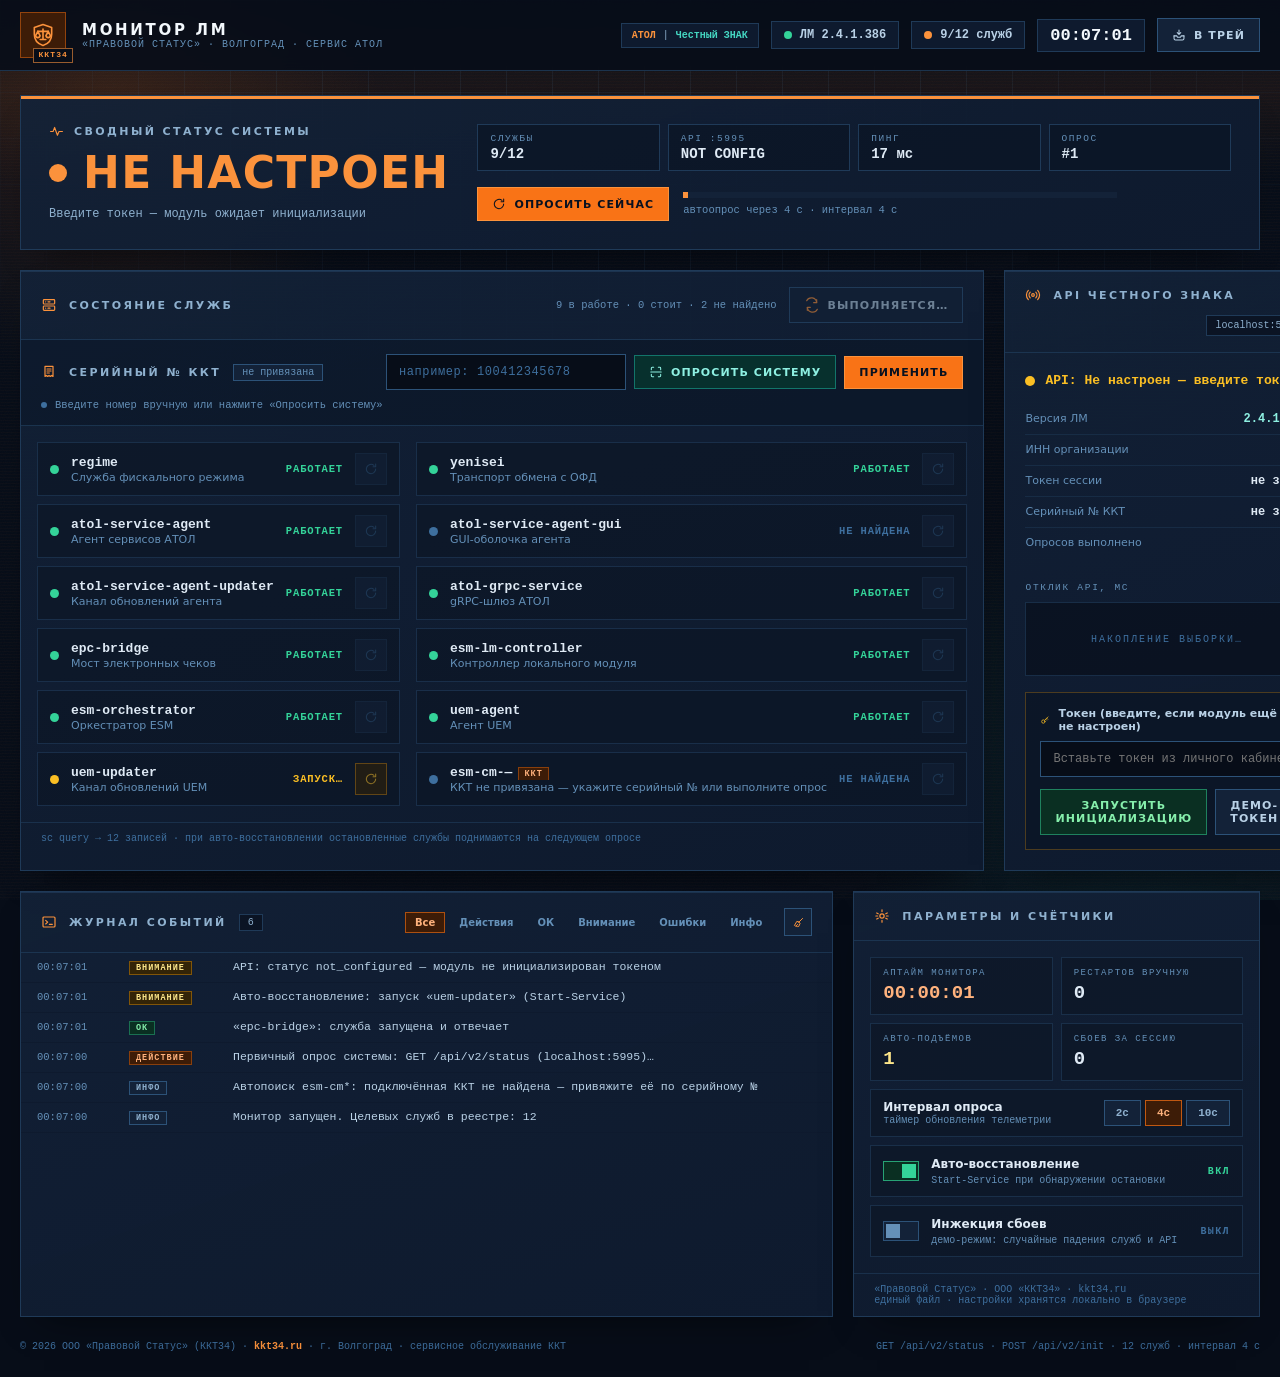
==== commit e6b682cf: "task snapshot bdf8f28f-14b2-4249-9c74-f246ccc3941c" ====
--- a/public/monitor-kkt34.html
+++ b/public/monitor-kkt34.html
@@ -98,6 +98,23 @@
   @media(min-width:1180px){.g-main{grid-template-columns:2fr 1fr}}
   .g-main>.wide{grid-column:span 1}
   @media(min-width:1180px){.g-main>.wide{grid-column:span 1}}
+
+  /* блок привязки ККТ */
+  #kktBar{border-bottom:1px solid rgba(31,58,88,.8);background:rgba(11,20,36,.45);padding:14px 20px;animation:rowin .45s cubic-bezier(.22,1,.36,1) .12s both}
+  .kktTop{display:flex;align-items:center;gap:12px;flex-wrap:wrap}
+  .kktTop>svg{width:16px;height:16px;color:var(--brand-400);flex:none}
+  .kktBadge{border:1px solid;padding:2px 8px;font:500 10px var(--font-m)}
+  .kktBadge.on{border-color:rgba(52,211,153,.4);background:var(--ok-d);color:#86efac}
+  .kktBadge.dim{border-color:var(--ink-600);background:var(--ink-800);color:var(--ink-400)}
+  .kktCtrls{margin-left:auto;display:flex;gap:8px;flex-wrap:wrap;align-items:center;flex:1;min-width:260px;justify-content:flex-end}
+  #kktInput{height:36px;width:100%;max-width:240px;border:1px solid var(--ink-600);background:var(--ink-950);padding:0 12px;font:500 12px var(--font-m);letter-spacing:.05em;color:var(--ink-100);transition:border-color .15s}
+  #kktInput::placeholder{color:var(--ink-500)}
+  #kktInput:focus{outline:none;border-color:rgba(249,115,22,.7)}
+  #kktInput.err{border-color:rgba(239,68,68,.7)}
+  #kktInput.found{border-color:rgba(31,185,168,.65)}
+  .kktScan{border-color:rgba(31,185,168,.5)!important;background:var(--chz-900)!important;color:var(--chz-300)!important}
+  .kktScan:hover:not(:disabled){border-color:var(--chz-400)!important;background:rgba(31,185,168,.18)!important}
+  .kktHint{margin-top:9px;display:flex;align-items:center;gap:8px;font:500 10.5px var(--font-m);color:var(--ink-400)}
 
   /* службы */
   #svcGrid{display:grid;grid-template-columns:1fr;gap:8px;padding:16px}
@@ -282,6 +299,22 @@
             <span id="raLabel">Рестарт всех</span>
           </button>
         </div>
+        <div id="kktBar">
+          <div class="kktTop">
+            <svg viewBox="0 0 24 24" fill="none" stroke="currentColor" stroke-width="1.8" stroke-linecap="round" stroke-linejoin="round"><path d="M6 3.5h12V18.6l-2-1.5-2 1.5-2-1.5-2 1.5-2-1.5-2 1.5V3.5Z"/><path d="M9 7.5h6M9 10.5h6M9 13.5h3.5"/></svg>
+            <span class="ptitle">Серийный № ККТ</span>
+            <span id="kktBadge" class="kktBadge dim">не привязана</span>
+            <div class="kktCtrls">
+              <input id="kktInput" placeholder="например: 100412345678" spellcheck="false" autocomplete="off">
+              <button class="btn kktScan" id="kktScanBtn" title="Опросить систему: найти ККТ, подключённую к ПК">
+                <svg viewBox="0 0 24 24" fill="none" stroke="currentColor" stroke-width="1.8" stroke-linecap="round" stroke-linejoin="round"><path d="M4 8V5.5A1.5 1.5 0 0 1 5.5 4H8M16 4h2.5A1.5 1.5 0 0 1 20 5.5V8M20 16v2.5a1.5 1.5 0 0 1-1.5 1.5H16M8 20H5.5A1.5 1.5 0 0 1 4 18.5V16"/><path d="M3 12h18"/></svg>
+                <span id="kktScanLbl">Опросить систему</span>
+              </button>
+              <button class="btn btn-orange" id="kktApplyBtn">Применить</button>
+            </div>
+          </div>
+          <div class="kktHint" id="kktHint"></div>
+        </div>
         <div id="svcGrid"></div>
         <div class="pfoot" id="svcFoot"></div>
       </section>
@@ -338,8 +371,11 @@
 <script>
 "use strict";
 /* ============ Монитор ЛМ · Правовой Статус (ООО «ККТ34») · автономный инструмент ============ */
-var LS_KEY = "kkt34mon.settings", LS_TOK = "kkt34mon.token";
-var KKT = "100412345678", API_VER = "2.4.1.386", INN = "7724490000";
+var LS_KEY = "kkt34mon.settings", LS_TOK = "kkt34mon.token", LS_KKT = "kkt34mon.kkt";
+var API_VER = "2.4.1.386", INN = "7724490000";
+var KKT_POOL = ["100412345678","100387654321","100455667788","100512004578"];
+var KKT_PORTS = ["COM3","COM4","COM5"];
+var SERIAL_RE = /^[0-9A-Z][0-9A-Z-]{4,18}[0-9A-Z]$/;
 var DEMO_TOKEN = "CHZ-DEMO-7F3K9Q2M5V8X1B4N6T0Y3R5E7W9A1S2D4F6G8H0J";
 var STATUS = {
   running:{t:"РАБОТАЕТ", c:"var(--ok)", cls:"ok"},
@@ -361,8 +397,9 @@
     {id:"esm-orchestrator",desc:"Оркестратор ESM",st:"running"},
     {id:"uem-agent",desc:"Агент UEM",st:"running"},
     {id:"uem-updater",desc:"Канал обновлений UEM",st:"stopped"},
-    {id:"esm-cm-"+KKT,desc:"Контроллер ККТ · сер. "+KKT,st:"running",kkt:true}
+    {id:"esm-cm-—",desc:"ККТ не привязана — укажите серийный № или выполните опрос",st:"not_found",kkt:true}
   ],
+  kktSerial:null, kktScan:"idle", kktDetected:null, kktError:null,
   configured:false, tokenTail:null, api:"probing", ping:[], lastPoll:null,
   interval:4000, autoHeal:true, injectFaults:false,
   logs:[], logSeq:0, filter:"all",
@@ -379,6 +416,12 @@
   if(saved){ if(saved.interval)S.interval=saved.interval; if(typeof saved.autoHeal==="boolean")S.autoHeal=saved.autoHeal; if(typeof saved.injectFaults==="boolean")S.injectFaults=saved.injectFaults; }
   var tok = JSON.parse(localStorage.getItem(LS_TOK)||"null");
   if(tok && tok.configured){ S.configured=true; S.tokenTail=tok.tail||null; }
+  var ks = localStorage.getItem(LS_KKT);
+  if(ks){
+    S.kktSerial = ks;
+    var d0 = S.services.find(function(x){return x.kkt;});
+    if(d0){ d0.id="esm-cm-"+ks; d0.desc="Контроллер ККТ · сер. "+ks; d0.st="running"; }
+  }
 }catch(e){}
 function saveSettings(){ try{ localStorage.setItem(LS_KEY, JSON.stringify({interval:S.interval,autoHeal:S.autoHeal,injectFaults:S.injectFaults})); }catch(e){} }
 function saveToken(){ try{ localStorage.setItem(LS_TOK, JSON.stringify({configured:S.configured,tail:S.tokenTail})); }catch(e){} }
@@ -636,7 +679,7 @@
     +'<div class="arow"><span class="l">Версия ЛМ</span><span class="v'+(reach?" acc":"")+'">'+(reach?API_VER:"нет связи")+'</span></div>'
     +'<div class="arow"><span class="l">ИНН организации</span><span class="v">'+(S.configured?INN:"—")+'</span></div>'
     +'<div class="arow"><span class="l">Токен сессии</span><span class="v">'+(S.tokenTail?"принят ····"+S.tokenTail:"не задан")+'</span></div>'
-    +'<div class="arow"><span class="l">Серийный № ККТ</span><span class="v">'+KKT+'</span></div>'
+    +'<div class="arow"><span class="l">Серийный № ККТ</span><span class="v'+(S.kktSerial?" acc":"")+'">'+(S.kktSerial||"не задан")+'</span></div>'
     +'<div class="arow"><span class="l">Опросов выполнено</span><span class="v">'+S.totals.polls+'</span></div>'
     +'</div>'
     +'<div style="margin-top:20px"><div style="display:flex;justify-content:space-between;align-items:baseline"><span style="font:500 9.5px var(--font-m);letter-spacing:.18em;text-transform:uppercase;color:var(--ink-400)">Отклик API, мс</span><span style="font:700 14px var(--font-m);color:var(--chz-300)">'+(ping!==null?ping:"—")+'</span></div>'
@@ -684,7 +727,57 @@
     return '<div class="lrow"><span class="ts">'+fmtClock(e.ts)+'</span><span class="tag '+e.level+'">'+TAGS[e.level]+'</span><span class="msg" title="'+e.msg.replace(/"/g,"&quot;")+'">'+e.msg+'</span></div>';
   }).join("") || '<div style="padding:40px 20px;text-align:center;font:500 11px var(--font-m);color:var(--ink-500)">по выбранному фильтру записей нет</div>';
 }
-function renderAll(){ renderVerdict(); renderServices(); renderApi(); renderOps(); }
+function renderKkt(){
+  var scanning=S.kktScan==="scanning";
+  var badge=$("#kktBadge");
+  badge.className="kktBadge "+(S.kktSerial?"on":"dim");
+  badge.textContent=S.kktSerial?("esm-cm-"+S.kktSerial):"не привязана";
+  $("#kktScanBtn").disabled=scanning;
+  $("#kktApplyBtn").disabled=scanning;
+  $("#kktScanLbl").textContent=scanning?"Опрос…":"Опросить систему";
+  var h,c="var(--ink-400)",led="dim";
+  if(scanning){h="Сканирование COM-портов…";c="var(--warn)";led="warn";}
+  else if(S.kktError){h=S.kktError;c="var(--err)";led="err";}
+  else if(S.kktDetected){h="Обнаружена на "+S.kktDetected.port+" — проверьте номер и нажмите «Применить»";c="var(--chz-400)";led="info";}
+  else if(S.kktSerial){h="Служба esm-cm-"+S.kktSerial+" отслеживается монитором";c="var(--ok)";led="ok";}
+  else{h="Введите номер вручную или нажмите «Опросить систему»";}
+  $("#kktHint").innerHTML='<span class="led '+led+'" style="width:6px;height:6px"></span><span style="color:'+c+'">'+h+'</span>';
+  var inp=$("#kktInput");
+  inp.classList.toggle("err",!!S.kktError);
+  inp.classList.toggle("found",!!S.kktDetected);
+}
+$("#kktScanBtn").addEventListener("click",function(){
+  if(S.kktScan==="scanning")return;
+  S.kktScan="scanning"; S.kktDetected=null; S.kktError=null;
+  log("action","Опрос системы: сканирование COM-портов на наличие подключённой ККТ…");
+  renderKkt();
+  var serial=S.kktSerial||KKT_POOL[Math.floor(Math.random()*KKT_POOL.length)];
+  var port=KKT_PORTS[Math.floor(Math.random()*KKT_PORTS.length)];
+  setTimeout(function(){
+    S.kktScan="idle"; S.kktDetected={serial:serial,port:port};
+    $("#kktInput").value=serial;
+    log("ok","Опрос завершён: на "+port+" обнаружена ККТ АТОЛ, серийный № "+serial);
+    toast("ok","На "+port+" обнаружена ККТ: серийный № "+serial);
+    renderKkt();
+  },1800);
+});
+$("#kktApplyBtn").addEventListener("click",function(){
+  var v=($("#kktInput").value||"").trim().toUpperCase();
+  if(!SERIAL_RE.test(v)){
+    S.kktError="Серийный №: 6–20 символов — цифры и латинские буквы";
+    renderKkt(); return;
+  }
+  S.kktError=null; S.kktDetected=null; S.kktSerial=v;
+  var d=S.services.find(function(x){return x.kkt;});
+  if(d){ d.id="esm-cm-"+v; d.desc="Контроллер ККТ · сер. "+v; d.st="running"; }
+  try{ localStorage.setItem(LS_KKT,v); }catch(e){}
+  log("ok","Контроллер привязан: служба esm-cm-"+v+" · РАБОТАЕТ");
+  toast("ok","ККТ привязана к монитору: esm-cm-"+v);
+  renderAll();
+});
+$("#kktInput").addEventListener("input",function(){ S.kktError=null; renderKkt(); });
+$("#kktInput").addEventListener("keydown",function(e){ if(e.key==="Enter")$("#kktApplyBtn").click(); });
+function renderAll(){ renderVerdict(); renderServices(); renderApi(); renderOps(); renderKkt(); }
 
 /* ---- секундомер: часы, аптайм, прогресс опроса ---- */
 setInterval(function(){
@@ -705,9 +798,11 @@
 $("#footR").textContent="GET /api/v2/status · POST /api/v2/init · "+S.services.length+" служб · интервал "+S.interval/1000+" с";
 var t0=Date.now();
 log("info","Монитор запущен. Целевых служб в реестре: 12");
-log("info","Автопоиск: обнаружена служба ККТ esm-cm-"+KKT+" (серийный № "+KKT+")");
+if(S.kktSerial){ log("ok","Восстановлена привязка ККТ из настроек: esm-cm-"+S.kktSerial); }
+else { log("info","Автопоиск esm-cm*: подключённая ККТ не найдена — привяжите её по серийному №"); }
 if(S.configured)log("ok","Восстановлена сохранённая конфигурация: токен ····"+S.tokenTail);
 log("action","Первичный опрос системы: GET /api/v2/status (localhost:5995)…");
+if(S.kktSerial)$("#kktInput").value=S.kktSerial;
 renderFilters(); renderLog(); renderAll();
 setTimeout(poll,900);
 </script>
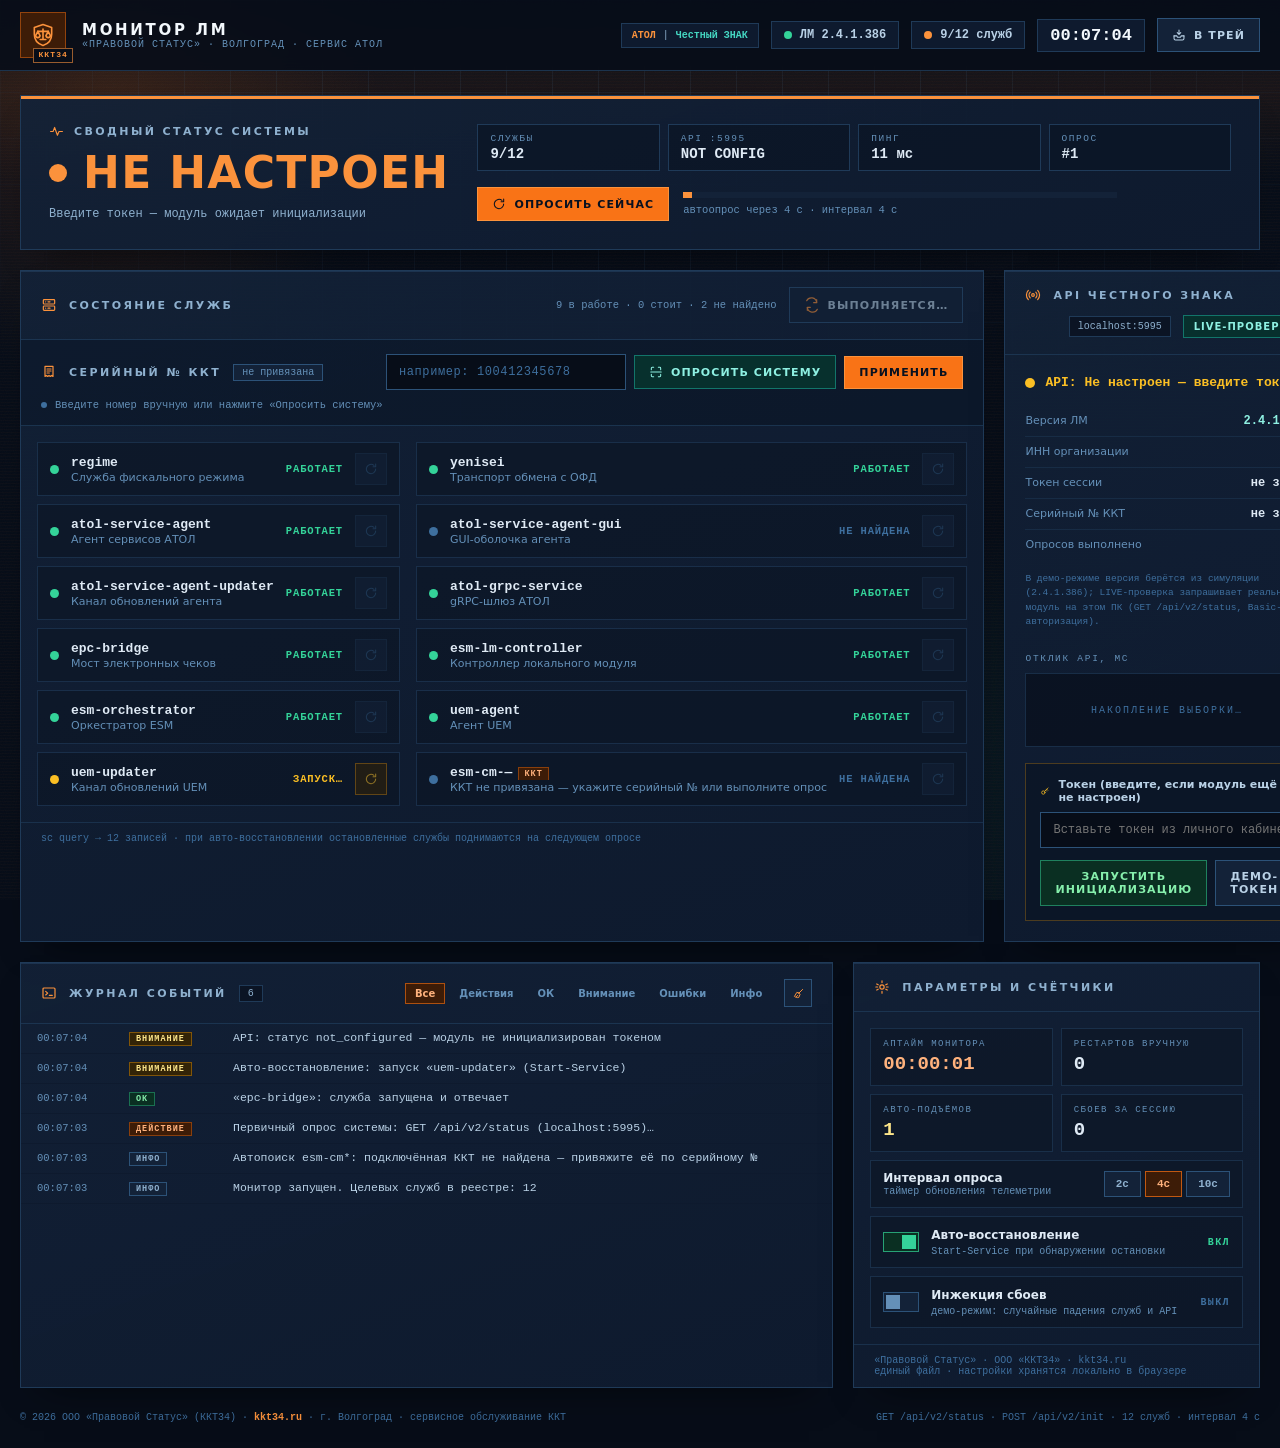
==== commit 3353301e: "task snapshot 12a8ad1b-6826-4bdd-9989-f8a30c39b80e" ====
--- a/public/monitor-kkt34.html
+++ b/public/monitor-kkt34.html
@@ -324,6 +324,7 @@
           <svg viewBox="0 0 24 24" fill="none" stroke="currentColor" stroke-width="1.8" stroke-linecap="round" stroke-linejoin="round"><circle cx="12" cy="12" r="2"/><path d="M7.8 16.2a6 6 0 0 1 0-8.4M16.2 7.8a6 6 0 0 1 0 8.4"/><path d="M5 19a10 10 0 0 1 0-14M19 5a10 10 0 0 1 0 14"/></svg>
           <span class="ptitle">API Честного ЗНАКа</span>
           <span style="margin-left:auto;border:1px solid var(--ink-700);background:var(--ink-900);padding:4px 8px;font:500 10px var(--font-m);color:var(--ink-300)">localhost:5995</span>
+          <button class="btn" id="liveBtn" style="padding:5px 10px;font-size:10px;border-color:rgba(31,185,168,.5);background:var(--chz-900);color:var(--chz-300)" title="Запросить реальную версию у локального модуля на этом ПК">LIVE-проверка</button>
         </div>
         <div class="apibody" id="apiBody"></div>
       </section>
@@ -400,6 +401,7 @@
     {id:"esm-cm-—",desc:"ККТ не привязана — укажите серийный № или выполните опрос",st:"not_found",kkt:true}
   ],
   kktSerial:null, kktScan:"idle", kktDetected:null, kktError:null,
+  live:"idle", liveVersion:null, liveNote:null,
   configured:false, tokenTail:null, api:"probing", ping:[], lastPoll:null,
   interval:4000, autoHeal:true, injectFaults:false,
   logs:[], logSeq:0, filter:"all",
@@ -681,7 +683,9 @@
     +'<div class="arow"><span class="l">Токен сессии</span><span class="v">'+(S.tokenTail?"принят ····"+S.tokenTail:"не задан")+'</span></div>'
     +'<div class="arow"><span class="l">Серийный № ККТ</span><span class="v'+(S.kktSerial?" acc":"")+'">'+(S.kktSerial||"не задан")+'</span></div>'
     +'<div class="arow"><span class="l">Опросов выполнено</span><span class="v">'+S.totals.polls+'</span></div>'
+    +(S.live!=="idle"?'<div class="arow"><span class="l">LIVE · реальный ЛМ</span><span class="v'+(S.live==="ok"?" acc":"")+'">'+(S.live==="ok"?S.liveVersion:S.live==="checking"?"опрос…":S.liveNote)+'</span></div>':"")
     +'</div>'
+    +'<div style="margin-top:12px;font:500 9.5px var(--font-m);color:var(--ink-500);line-height:1.5">В демо-режиме версия берётся из симуляции ('+API_VER+'); LIVE-проверка запрашивает реальный модуль на этом ПК (GET /api/v2/status, Basic-авторизация).</div>'
     +'<div style="margin-top:20px"><div style="display:flex;justify-content:space-between;align-items:baseline"><span style="font:500 9.5px var(--font-m);letter-spacing:.18em;text-transform:uppercase;color:var(--ink-400)">Отклик API, мс</span><span style="font:700 14px var(--font-m);color:var(--chz-300)">'+(ping!==null?ping:"—")+'</span></div>'
     +'<div class="sparkbox">'+spark()+'</div></div>'
     +'<div style="margin-top:auto">';
@@ -777,6 +781,34 @@
 });
 $("#kktInput").addEventListener("input",function(){ S.kktError=null; renderKkt(); });
 $("#kktInput").addEventListener("keydown",function(e){ if(e.key==="Enter")$("#kktApplyBtn").click(); });
+
+/* ---- LIVE-проверка: реальный запрос к ЛМ на этом ПК ---- */
+$("#liveBtn").addEventListener("click",function(){
+  if(S.live==="checking")return;
+  S.live="checking";
+  var b=$("#liveBtn"); b.disabled=true; b.textContent="Опрос…";
+  log("action","LIVE: запрос к реальному ЛМ → GET http://localhost:5995/api/v2/status…");
+  renderApi();
+  var ctrl=new AbortController();
+  var t=setTimeout(function(){ ctrl.abort(); },4000);
+  fetch("http://localhost:5995/api/v2/status?_="+Date.now(),{headers:{"Authorization":"Basic YWRtaW46YWRtaW4="},signal:ctrl.signal})
+    .then(function(r){ return r.json(); })
+    .then(function(d){
+      S.live="ok"; S.liveVersion=d&&d.version?String(d.version):"n/a";
+      log("ok","LIVE: реальный модуль ответил — версия "+S.liveVersion+(d&&d.inn?", ИНН "+d.inn:""));
+      toast("ok","Реальный ЛМ ответил: версия "+S.liveVersion);
+    })
+    .catch(function(){
+      S.live="fail"; S.liveNote="таймаут, CORS или модуль не запущен";
+      log("warn","LIVE: реальный ЛМ не ответил ("+S.liveNote+") — остаётся демо-телеметрия");
+      toast("warn","Реальный ЛМ не ответил — показана демо-версия из симуляции");
+    })
+    .finally(function(){
+      clearTimeout(t);
+      b.disabled=false; b.textContent="LIVE-проверка";
+      renderApi();
+    });
+});
 function renderAll(){ renderVerdict(); renderServices(); renderApi(); renderOps(); renderKkt(); }
 
 /* ---- секундомер: часы, аптайм, прогресс опроса ---- */
